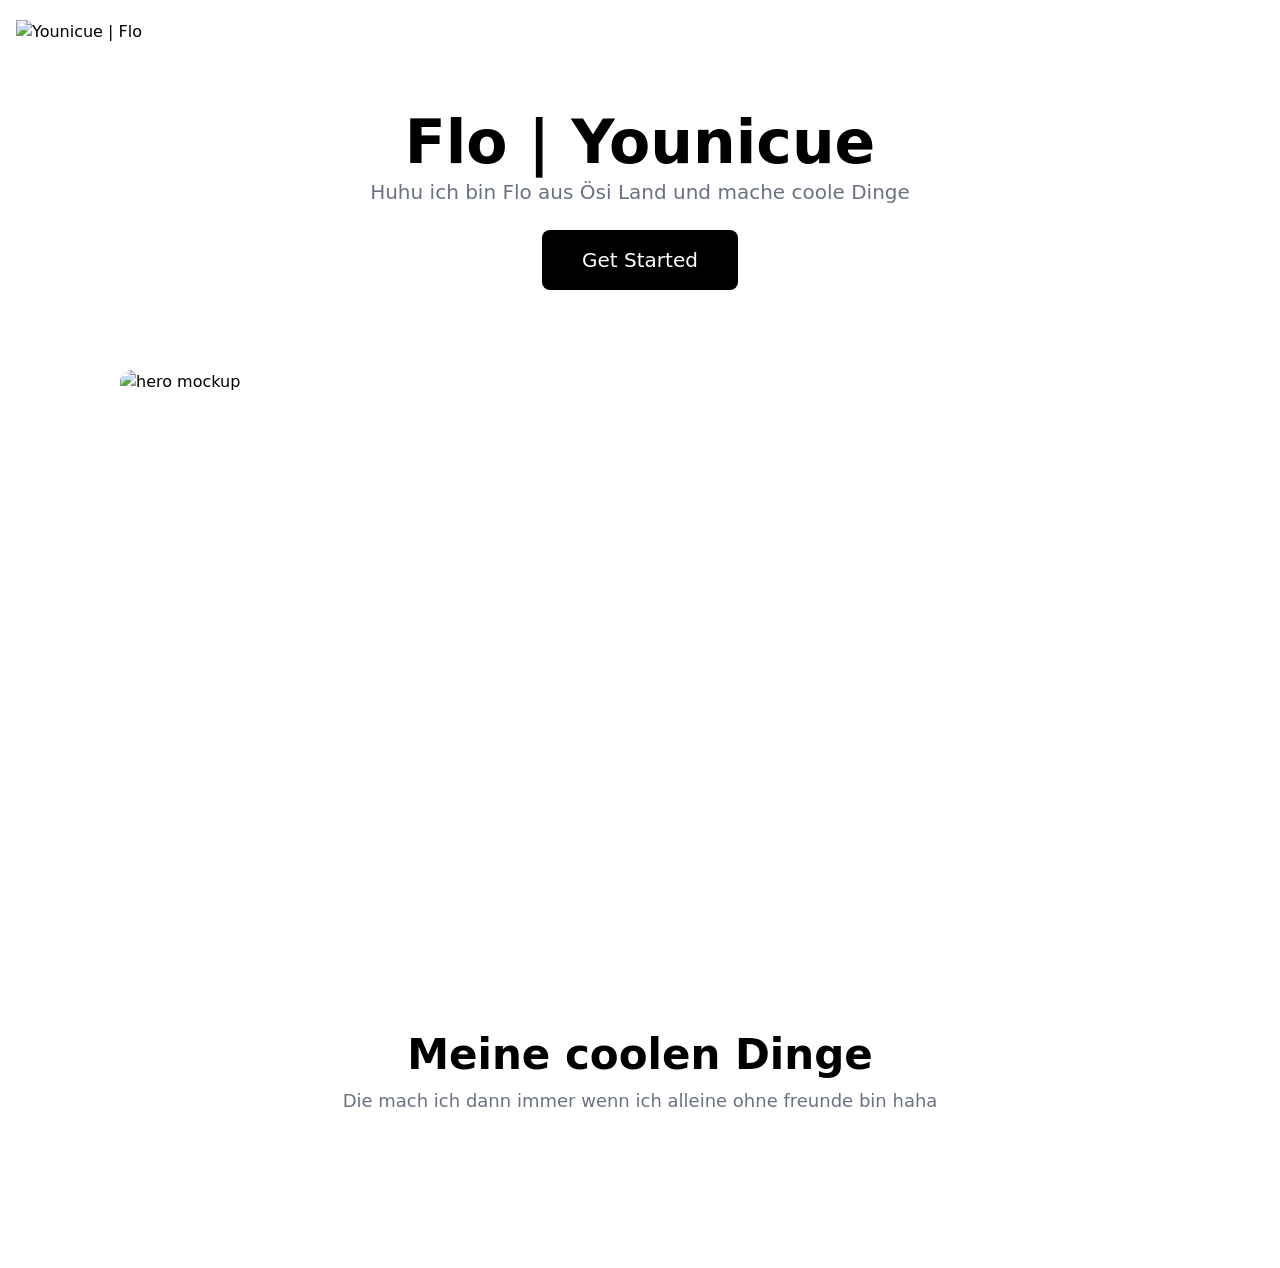
==== index.html @ b783644b "Rename younicue.at.html to index.html" ====
<!DOCTYPE html>
<html lang="en">
<head>
    <meta charset="UTF-8" />
    <meta name="viewport" content="width=device-width,initial-scale=1.0" />
    <title>Themes for App: No-Code Static Website Builder</title>
    <meta name="description" content="Make fully-responsive websites FAST for your next Startup, Newsletter, lead capture and Side-project." />
    <meta name="keywords" content="themes, app, no-code, static website builder" />
    <link rel="icon" href="./assets/images/logo.svg" />

    <!-- Open Graph data -->
    <meta property="og:title" content="Themes for App: No-Code Static Website Builder" />
    <meta property="og:description" content="Make fully-responsive websites FAST for your next Startup, Newsletter, lead capture and Side-project." />
    <meta property="og:url" content="https://themesfor.app" />
    <meta property="og:image:url" content="./assets/images/og-image.png" />
    <meta property="og:image:alt" content="Social share image for Themes for App: No-Code Static Website Builder" />
    <meta property="og:image:width" content="1200" />
    <meta property="og:image:height" content="630" />
    <meta property="og:site_name" content="Themes For App" />
    <meta property="og:locale" content="en" />
    <meta property="og:type" content="website" />

    <!-- Twitter Card data -->
    <meta name="twitter:title" content="Themes for App: No-Code Static Website Builder" />
    <meta name="twitter:description" content="Make fully-responsive websites FAST for your next Startup, Newsletter, lead capture and Side-project." />
    <meta name="twitter:image" content="./assets/images/og-image.png" />
    <meta name="twitter:card" content="summary_large_image" />

    <link rel="stylesheet" href="./assets/styles.css" />

    

    
</head>
<body>
    <header class="py-5"><div class="container mx-auto px-4"><div class="flex justify-start"><a class="inline-block" href="/"><img class="h-8 w-auto" alt="Younicue | Flo" src=""></img></a></div></div></header><section class="py-10"><div class="container px-4 mx-auto grid grid-cols-1 grid-rows-[auto_auto] gap-10 lg:gap-20 h-full relative isolate"><div class="flex flex-col gap-6"><div class="max-w-2xl flex flex-col gap-1.5 place-self-center"><h1 class="text-4xl md:text-5xl lg:text-[375%] text-center relative font-semibold text-black">Flo | Younicue
</h1><p class="text-center text-lg md:text-xl text-gray-500">Huhu ich bin Flo aus Ösi Land und mache coole Dinge
</p></div><div class="text-center"><a class="inline-block text-md md:text-lg lg:text-xl py-3 md:py-4 px-5 md:px-10 rounded-lg font-normal bg-black hover:bg-gray-800 transition-colors text-white focus:ring-2 focus:ring-black/50 active:ring-2 active:ring-black/50 focus-visible:ring-2 focus-visible:ring-black/50 focus-visible:outline-none hidden" href="#">Get Started</a></div></div><div class="flex items-center justify-center"><img class="rounded-xl object-cover w-10/12" alt="hero mockup" src="./assets/images/tfa-image-1.png" width="250" height="140"></img></div></div></section><section class="py-10"><div class="container mx-auto px-4"><div class="flex flex-col gap-10 md:gap-15"><div class="max-w-3xl flex flex-col gap-2 place-self-center"><h2 class="text-3xl md:text-4xl xl:text-[42px] font-semibold tracking-normal text-center">Meine coolen Dinge
</h2><p class="px-2 text-lg text-gray-500 text-center text-pretty md:text-balance">Die mach ich dann immer wenn ich alleine ohne freunde bin haha
</p></div><div class="columns-2 md:columns-3 gap-5 lg:gap-10 [&>img:not(:first-child)]:mt-5 lg:[&>img:not(:first-child)]:mt-10"><img class="w-full h-auto object-cover object-center rounded-xl shadow" alt="" src="./assets/images/tfa-image-2.png"></img><img class="w-full h-auto object-cover object-center rounded-xl shadow" alt="" src="./assets/images/tfa-image-3.png"></img><img class="w-full h-auto object-cover object-center rounded-xl shadow" alt="" src="./assets/images/tfa-image-4.png"></img><img class="w-full h-auto object-cover object-center rounded-xl shadow" alt="" src="./assets/images/tfa-image-5.png"></img><img class="w-full h-auto object-cover object-center rounded-xl shadow" alt="" src="./assets/images/tfa-image-6.png"></img><img class="w-full h-auto object-cover object-center rounded-xl shadow hidden" alt="" src="./assets/images/tfa-image-7.png"></img></div></div></div></section>
    <script src="https://cdnjs.cloudflare.com/ajax/libs/gsap/3.12.5/gsap.min.js"></script>
    <script src="assets/main.js"></script>
    
</body>
</html>
---- assets/styles.css ----
/*! tailwindcss v4.1.13 | MIT License | https://tailwindcss.com | Modified as per Themesfor.app requirements by Themesfor.App*/
@layer properties;
@layer theme, base, components, utilities;
@layer theme {
  :root, :host {
    --font-sans: ui-sans-serif, system-ui, sans-serif, 'Apple Color Emoji', 'Segoe UI Emoji', 'Segoe UI Symbol',
    'Noto Color Emoji';
    --font-mono: ui-monospace, SFMono-Regular, Menlo, Monaco, Consolas, 'Liberation Mono', 'Courier New',
    monospace;
    --color-gray-500: oklch(55.1% 0.027 264.364);
    --color-gray-800: oklch(27.8% 0.033 256.848);
    --color-black: #000;
    --color-white: #fff;
    --spacing: 0.25rem;
    --container-2xl: 42rem;
    --container-3xl: 48rem;
    --text-lg: 1.125rem;
    --text-lg--line-height: calc(1.75 / 1.125);
    --text-xl: 1.25rem;
    --text-xl--line-height: calc(1.75 / 1.25);
    --text-3xl: 1.875rem;
    --text-3xl--line-height: calc(2.25 / 1.875);
    --text-4xl: 2.25rem;
    --text-4xl--line-height: calc(2.5 / 2.25);
    --text-5xl: 3rem;
    --text-5xl--line-height: 1;
    --font-weight-normal: 400;
    --font-weight-semibold: 600;
    --tracking-normal: 0em;
    --radius-lg: 0.5rem;
    --radius-xl: 0.75rem;
    --default-transition-duration: 150ms;
    --default-transition-timing-function: cubic-bezier(0.4, 0, 0.2, 1);
    --default-font-family: var(--font-sans);
    --default-mono-font-family: var(--font-mono);
  }
}
@layer base {
  *, ::after, ::before, ::backdrop, ::file-selector-button {
    box-sizing: border-box;
    margin: 0;
    padding: 0;
    border: 0 solid;
  }
  html, :host {
    line-height: 1.5;
    -webkit-text-size-adjust: 100%;
    tab-size: 4;
    font-family: var(--default-font-family, ui-sans-serif, system-ui, sans-serif, 'Apple Color Emoji', 'Segoe UI Emoji', 'Segoe UI Symbol', 'Noto Color Emoji');
    font-feature-settings: var(--default-font-feature-settings, normal);
    font-variation-settings: var(--default-font-variation-settings, normal);
    -webkit-tap-highlight-color: transparent;
  }
  hr {
    height: 0;
    color: inherit;
    border-top-width: 1px;
  }
  abbr:where([title]) {
    -webkit-text-decoration: underline dotted;
    text-decoration: underline dotted;
  }
  h1, h2, h3, h4, h5, h6 {
    font-size: inherit;
    font-weight: inherit;
  }
  a {
    color: inherit;
    -webkit-text-decoration: inherit;
    text-decoration: inherit;
  }
  b, strong {
    font-weight: bolder;
  }
  code, kbd, samp, pre {
    font-family: var(--default-mono-font-family, ui-monospace, SFMono-Regular, Menlo, Monaco, Consolas, 'Liberation Mono', 'Courier New', monospace);
    font-feature-settings: var(--default-mono-font-feature-settings, normal);
    font-variation-settings: var(--default-mono-font-variation-settings, normal);
    font-size: 1em;
  }
  small {
    font-size: 80%;
  }
  sub, sup {
    font-size: 75%;
    line-height: 0;
    position: relative;
    vertical-align: baseline;
  }
  sub {
    bottom: -0.25em;
  }
  sup {
    top: -0.5em;
  }
  table {
    text-indent: 0;
    border-color: inherit;
    border-collapse: collapse;
  }
  :-moz-focusring {
    outline: auto;
  }
  progress {
    vertical-align: baseline;
  }
  summary {
    display: list-item;
  }
  ol, ul, menu {
    list-style: none;
  }
  img, svg, video, canvas, audio, iframe, embed, object {
    display: block;
    vertical-align: middle;
  }
  img, video {
    max-width: 100%;
    height: auto;
  }
  button, input, select, optgroup, textarea, ::file-selector-button {
    font: inherit;
    font-feature-settings: inherit;
    font-variation-settings: inherit;
    letter-spacing: inherit;
    color: inherit;
    border-radius: 0;
    background-color: transparent;
    opacity: 1;
  }
  :where(select:is([multiple], [size])) optgroup {
    font-weight: bolder;
  }
  :where(select:is([multiple], [size])) optgroup option {
    padding-inline-start: 20px;
  }
  ::file-selector-button {
    margin-inline-end: 4px;
  }
  ::placeholder {
    opacity: 1;
  }
  @supports (not (-webkit-appearance: -apple-pay-button))  or (contain-intrinsic-size: 1px) {
    ::placeholder {
      color: currentcolor;
      @supports (color: color-mix(in lab, red, red)) {
        color: color-mix(in oklab, currentcolor 50%, transparent);
      }
    }
  }
  textarea {
    resize: vertical;
  }
  ::-webkit-search-decoration {
    -webkit-appearance: none;
  }
  ::-webkit-date-and-time-value {
    min-height: 1lh;
    text-align: inherit;
  }
  ::-webkit-datetime-edit {
    display: inline-flex;
  }
  ::-webkit-datetime-edit-fields-wrapper {
    padding: 0;
  }
  ::-webkit-datetime-edit, ::-webkit-datetime-edit-year-field, ::-webkit-datetime-edit-month-field, ::-webkit-datetime-edit-day-field, ::-webkit-datetime-edit-hour-field, ::-webkit-datetime-edit-minute-field, ::-webkit-datetime-edit-second-field, ::-webkit-datetime-edit-millisecond-field, ::-webkit-datetime-edit-meridiem-field {
    padding-block: 0;
  }
  ::-webkit-calendar-picker-indicator {
    line-height: 1;
  }
  :-moz-ui-invalid {
    box-shadow: none;
  }
  button, input:where([type='button'], [type='reset'], [type='submit']), ::file-selector-button {
    appearance: button;
  }
  ::-webkit-inner-spin-button, ::-webkit-outer-spin-button {
    height: auto;
  }
  [hidden]:where(:not([hidden='until-found'])) {
    display: none !important;
  }
}
@layer utilities {
  .relative {
    position: relative;
  }
  .isolate {
    isolation: isolate;
  }
  .container {
    width: 100%;
    @media (width >= 40rem) {
      max-width: 40rem;
    }
    @media (width >= 48rem) {
      max-width: 48rem;
    }
    @media (width >= 64rem) {
      max-width: 64rem;
    }
    @media (width >= 80rem) {
      max-width: 80rem;
    }
    @media (width >= 96rem) {
      max-width: 96rem;
    }
  }
  .mx-auto {
    margin-inline: auto;
  }
  .flex {
    display: flex;
  }
  .grid {
    display: grid;
  }
  .hidden {
    display: none;
  }
  .inline-block {
    display: inline-block;
  }
  .h-8 {
    height: calc(var(--spacing) * 8);
  }
  .h-auto {
    height: auto;
  }
  .h-full {
    height: 100%;
  }
  .w-10\/12 {
    width: calc(10/12 * 100%);
  }
  .w-auto {
    width: auto;
  }
  .w-full {
    width: 100%;
  }
  .max-w-2xl {
    max-width: var(--container-2xl);
  }
  .max-w-3xl {
    max-width: var(--container-3xl);
  }
  .columns-2 {
    columns: 2;
  }
  .grid-cols-1 {
    grid-template-columns: repeat(1, minmax(0, 1fr));
  }
  .grid-rows-\[auto_auto\] {
    grid-template-rows: auto auto;
  }
  .flex-col {
    flex-direction: column;
  }
  .items-center {
    align-items: center;
  }
  .justify-center {
    justify-content: center;
  }
  .justify-start {
    justify-content: flex-start;
  }
  .gap-1\.5 {
    gap: calc(var(--spacing) * 1.5);
  }
  .gap-2 {
    gap: calc(var(--spacing) * 2);
  }
  .gap-5 {
    gap: calc(var(--spacing) * 5);
  }
  .gap-6 {
    gap: calc(var(--spacing) * 6);
  }
  .gap-10 {
    gap: calc(var(--spacing) * 10);
  }
  .place-self-center {
    place-self: center;
  }
  .rounded-lg {
    border-radius: var(--radius-lg);
  }
  .rounded-xl {
    border-radius: var(--radius-xl);
  }
  .bg-black {
    background-color: var(--color-black);
  }
  .object-cover {
    object-fit: cover;
  }
  .object-center {
    object-position: center;
  }
  .px-2 {
    padding-inline: calc(var(--spacing) * 2);
  }
  .px-4 {
    padding-inline: calc(var(--spacing) * 4);
  }
  .px-5 {
    padding-inline: calc(var(--spacing) * 5);
  }
  .py-3 {
    padding-block: calc(var(--spacing) * 3);
  }
  .py-5 {
    padding-block: calc(var(--spacing) * 5);
  }
  .py-10 {
    padding-block: calc(var(--spacing) * 10);
  }
  .text-center {
    text-align: center;
  }
  .text-3xl {
    font-size: var(--text-3xl);
    line-height: var(--tfa-leading, var(--text-3xl--line-height));
  }
  .text-4xl {
    font-size: var(--text-4xl);
    line-height: var(--tfa-leading, var(--text-4xl--line-height));
  }
  .text-lg {
    font-size: var(--text-lg);
    line-height: var(--tfa-leading, var(--text-lg--line-height));
  }
  .font-normal {
    --tfa-font-weight: var(--font-weight-normal);
    font-weight: var(--font-weight-normal);
  }
  .font-semibold {
    --tfa-font-weight: var(--font-weight-semibold);
    font-weight: var(--font-weight-semibold);
  }
  .tracking-normal {
    --tfa-tracking: var(--tracking-normal);
    letter-spacing: var(--tracking-normal);
  }
  .text-pretty {
    text-wrap: pretty;
  }
  .text-black {
    color: var(--color-black);
  }
  .text-gray-500 {
    color: var(--color-gray-500);
  }
  .text-white {
    color: var(--color-white);
  }
  .shadow {
    --tfa-shadow: 0 1px 3px 0 var(--tfa-shadow-color, rgb(0 0 0 / 0.1)), 0 1px 2px -1px var(--tfa-shadow-color, rgb(0 0 0 / 0.1));
    box-shadow: var(--tfa-inset-shadow), var(--tfa-inset-ring-shadow), var(--tfa-ring-offset-shadow), var(--tfa-ring-shadow), var(--tfa-shadow);
  }
  .transition-colors {
    transition-property: color, background-color, border-color, outline-color, text-decoration-color, fill, stroke, --tfa-gradient-from, --tfa-gradient-via, --tfa-gradient-to;
    transition-timing-function: var(--tfa-ease, var(--default-transition-timing-function));
    transition-duration: var(--tfa-duration, var(--default-transition-duration));
  }
  .hover\:bg-gray-800 {
    &:hover {
      @media (hover: hover) {
        background-color: var(--color-gray-800);
      }
    }
  }
  .focus\:ring-2 {
    &:focus {
      --tfa-ring-shadow: var(--tfa-ring-inset,) 0 0 0 calc(2px + var(--tfa-ring-offset-width)) var(--tfa-ring-color, currentcolor);
      box-shadow: var(--tfa-inset-shadow), var(--tfa-inset-ring-shadow), var(--tfa-ring-offset-shadow), var(--tfa-ring-shadow), var(--tfa-shadow);
    }
  }
  .focus\:ring-black\/50 {
    &:focus {
      --tfa-ring-color: color-mix(in srgb, #000 50%, transparent);
      @supports (color: color-mix(in lab, red, red)) {
        --tfa-ring-color: color-mix(in oklab, var(--color-black) 50%, transparent);
      }
    }
  }
  .focus-visible\:ring-2 {
    &:focus-visible {
      --tfa-ring-shadow: var(--tfa-ring-inset,) 0 0 0 calc(2px + var(--tfa-ring-offset-width)) var(--tfa-ring-color, currentcolor);
      box-shadow: var(--tfa-inset-shadow), var(--tfa-inset-ring-shadow), var(--tfa-ring-offset-shadow), var(--tfa-ring-shadow), var(--tfa-shadow);
    }
  }
  .focus-visible\:ring-black\/50 {
    &:focus-visible {
      --tfa-ring-color: color-mix(in srgb, #000 50%, transparent);
      @supports (color: color-mix(in lab, red, red)) {
        --tfa-ring-color: color-mix(in oklab, var(--color-black) 50%, transparent);
      }
    }
  }
  .focus-visible\:outline-none {
    &:focus-visible {
      --tfa-outline-style: none;
      outline-style: none;
    }
  }
  .active\:ring-2 {
    &:active {
      --tfa-ring-shadow: var(--tfa-ring-inset,) 0 0 0 calc(2px + var(--tfa-ring-offset-width)) var(--tfa-ring-color, currentcolor);
      box-shadow: var(--tfa-inset-shadow), var(--tfa-inset-ring-shadow), var(--tfa-ring-offset-shadow), var(--tfa-ring-shadow), var(--tfa-shadow);
    }
  }
  .active\:ring-black\/50 {
    &:active {
      --tfa-ring-color: color-mix(in srgb, #000 50%, transparent);
      @supports (color: color-mix(in lab, red, red)) {
        --tfa-ring-color: color-mix(in oklab, var(--color-black) 50%, transparent);
      }
    }
  }
  .md\:columns-3 {
    @media (width >= 48rem) {
      columns: 3;
    }
  }
  .md\:gap-15 {
    @media (width >= 48rem) {
      gap: calc(var(--spacing) * 15);
    }
  }
  .md\:px-10 {
    @media (width >= 48rem) {
      padding-inline: calc(var(--spacing) * 10);
    }
  }
  .md\:py-4 {
    @media (width >= 48rem) {
      padding-block: calc(var(--spacing) * 4);
    }
  }
  .md\:text-4xl {
    @media (width >= 48rem) {
      font-size: var(--text-4xl);
      line-height: var(--tfa-leading, var(--text-4xl--line-height));
    }
  }
  .md\:text-5xl {
    @media (width >= 48rem) {
      font-size: var(--text-5xl);
      line-height: var(--tfa-leading, var(--text-5xl--line-height));
    }
  }
  .md\:text-lg {
    @media (width >= 48rem) {
      font-size: var(--text-lg);
      line-height: var(--tfa-leading, var(--text-lg--line-height));
    }
  }
  .md\:text-xl {
    @media (width >= 48rem) {
      font-size: var(--text-xl);
      line-height: var(--tfa-leading, var(--text-xl--line-height));
    }
  }
  .md\:text-balance {
    @media (width >= 48rem) {
      text-wrap: balance;
    }
  }
  .lg\:gap-10 {
    @media (width >= 64rem) {
      gap: calc(var(--spacing) * 10);
    }
  }
  .lg\:gap-20 {
    @media (width >= 64rem) {
      gap: calc(var(--spacing) * 20);
    }
  }
  .lg\:text-xl {
    @media (width >= 64rem) {
      font-size: var(--text-xl);
      line-height: var(--tfa-leading, var(--text-xl--line-height));
    }
  }
  .lg\:text-\[375\%\] {
    @media (width >= 64rem) {
      font-size: 375%;
    }
  }
  .xl\:text-\[42px\] {
    @media (width >= 80rem) {
      font-size: 42px;
    }
  }
  .\[\&\>img\:not\(\:first-child\)\]\:mt-5 {
    &>img:not(:first-child) {
      margin-top: calc(var(--spacing) * 5);
    }
  }
  .lg\:\[\&\>img\:not\(\:first-child\)\]\:mt-10 {
    @media (width >= 64rem) {
      &>img:not(:first-child) {
        margin-top: calc(var(--spacing) * 10);
      }
    }
  }
}
@property --tfa-font-weight {
  syntax: "*";
  inherits: false;
}
@property --tfa-tracking {
  syntax: "*";
  inherits: false;
}
@property --tfa-shadow {
  syntax: "*";
  inherits: false;
  initial-value: 0 0 #0000;
}
@property --tfa-shadow-color {
  syntax: "*";
  inherits: false;
}
@property --tfa-shadow-alpha {
  syntax: "<percentage>";
  inherits: false;
  initial-value: 100%;
}
@property --tfa-inset-shadow {
  syntax: "*";
  inherits: false;
  initial-value: 0 0 #0000;
}
@property --tfa-inset-shadow-color {
  syntax: "*";
  inherits: false;
}
@property --tfa-inset-shadow-alpha {
  syntax: "<percentage>";
  inherits: false;
  initial-value: 100%;
}
@property --tfa-ring-color {
  syntax: "*";
  inherits: false;
}
@property --tfa-ring-shadow {
  syntax: "*";
  inherits: false;
  initial-value: 0 0 #0000;
}
@property --tfa-inset-ring-color {
  syntax: "*";
  inherits: false;
}
@property --tfa-inset-ring-shadow {
  syntax: "*";
  inherits: false;
  initial-value: 0 0 #0000;
}
@property --tfa-ring-inset {
  syntax: "*";
  inherits: false;
}
@property --tfa-ring-offset-width {
  syntax: "<length>";
  inherits: false;
  initial-value: 0px;
}
@property --tfa-ring-offset-color {
  syntax: "*";
  inherits: false;
  initial-value: #fff;
}
@property --tfa-ring-offset-shadow {
  syntax: "*";
  inherits: false;
  initial-value: 0 0 #0000;
}
@layer properties {
  @supports ((-webkit-hyphens: none) and (not (margin-trim: inline))) or ((-moz-orient: inline) and (not (color:rgb(from red r g b)))) {
    *, ::before, ::after, ::backdrop {
      --tfa-font-weight: initial;
      --tfa-tracking: initial;
      --tfa-shadow: 0 0 #0000;
      --tfa-shadow-color: initial;
      --tfa-shadow-alpha: 100%;
      --tfa-inset-shadow: 0 0 #0000;
      --tfa-inset-shadow-color: initial;
      --tfa-inset-shadow-alpha: 100%;
      --tfa-ring-color: initial;
      --tfa-ring-shadow: 0 0 #0000;
      --tfa-inset-ring-color: initial;
      --tfa-inset-ring-shadow: 0 0 #0000;
      --tfa-ring-inset: initial;
      --tfa-ring-offset-width: 0px;
      --tfa-ring-offset-color: #fff;
      --tfa-ring-offset-shadow: 0 0 #0000;
    }
  }
}
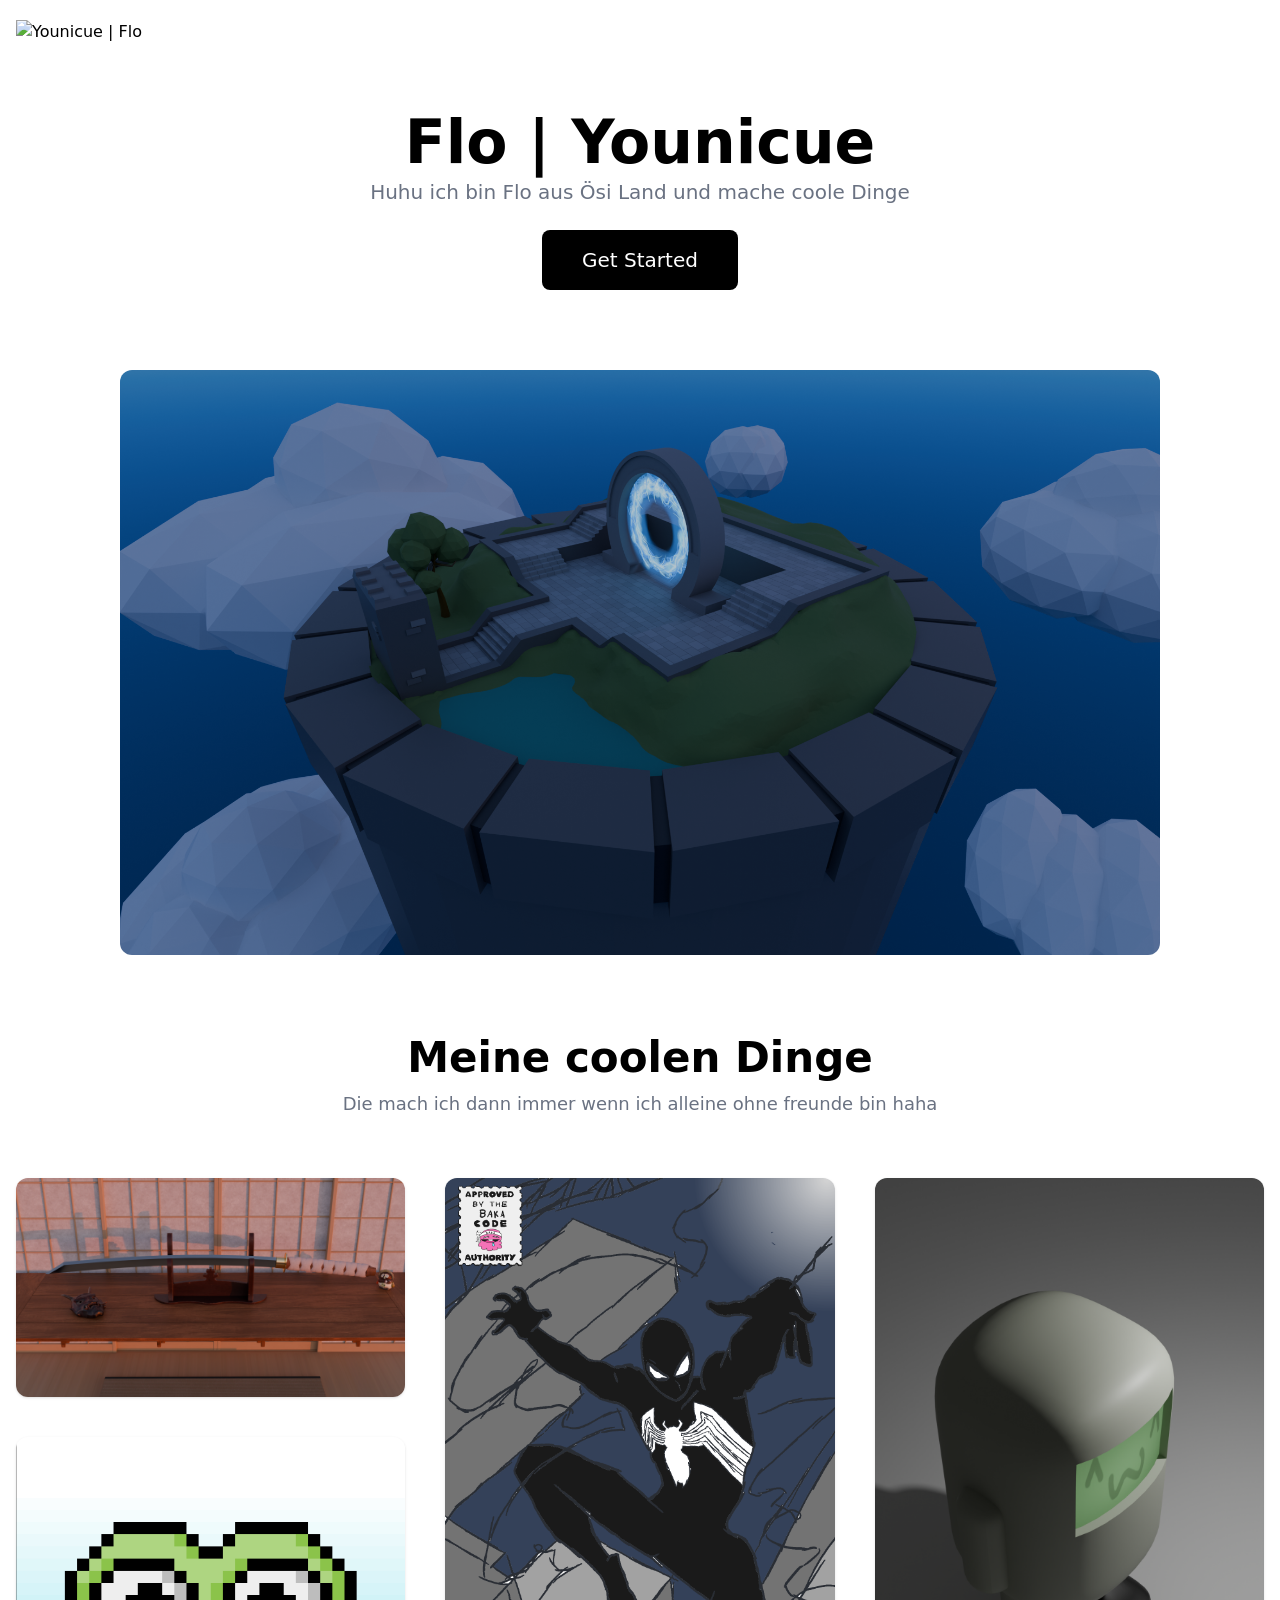
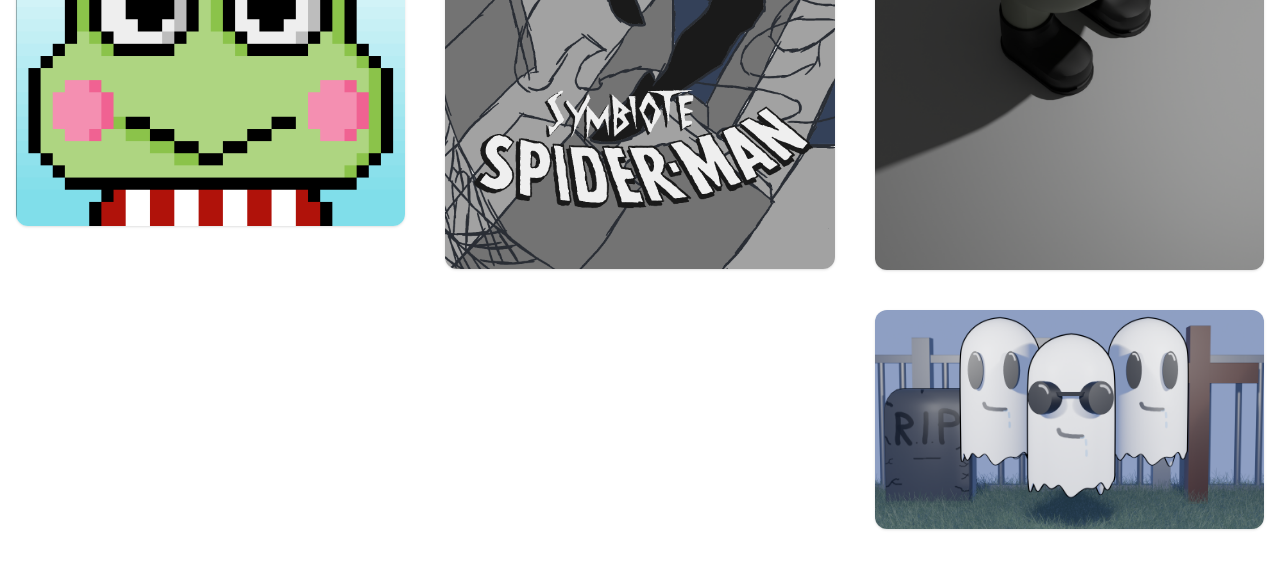
==== commit 1a623c2f: "Update index.html" ====
--- a/index.html
+++ b/index.html
@@ -4,7 +4,7 @@
 <head>
     <meta charset="UTF-8" />
     <meta name="viewport" content="width=device-width,initial-scale=1.0" />
-    <title>Themes for App: No-Code Static Website Builder</title>
+    <title>Flos Super Website</title>
     <meta name="description" content="Make fully-responsive websites FAST for your next Startup, Newsletter, lead capture and Side-project." />
     <meta name="keywords" content="themes, app, no-code, static website builder" />
     <link rel="icon" href="./assets/images/logo.svg" />
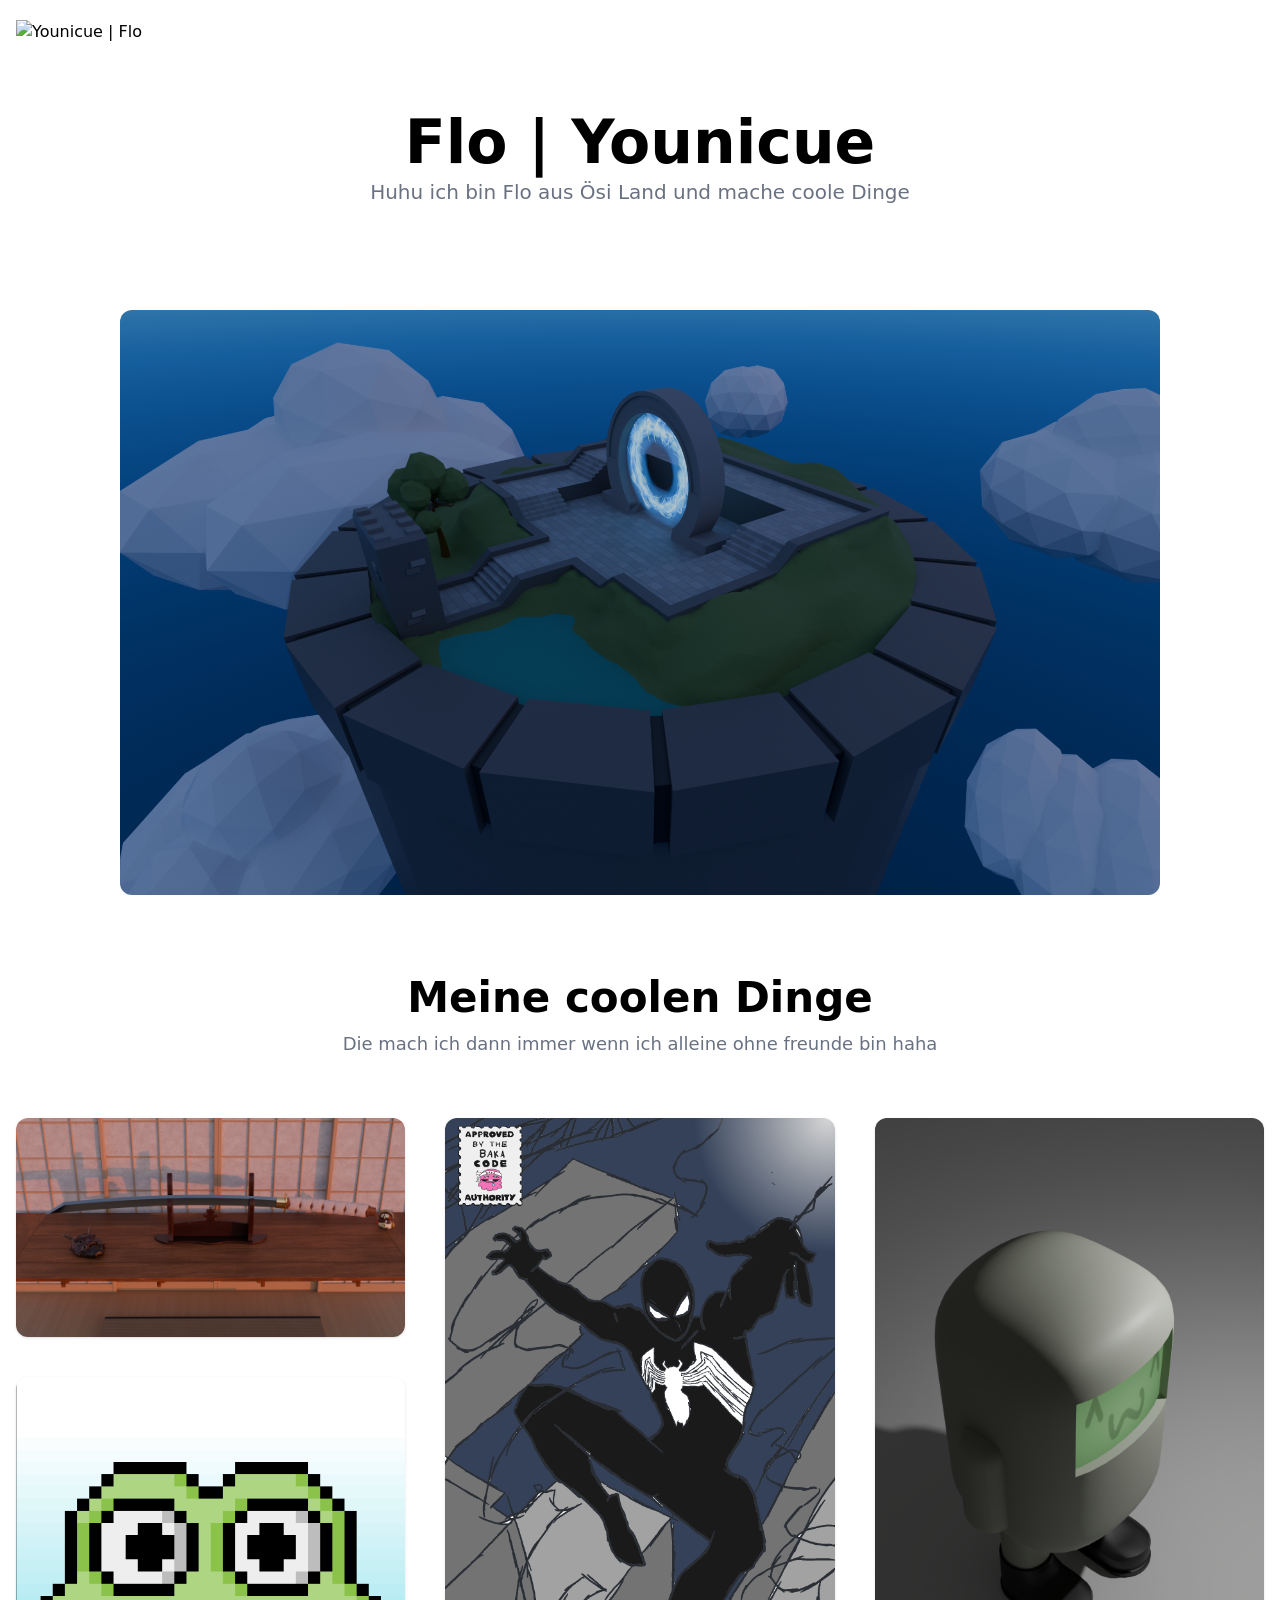
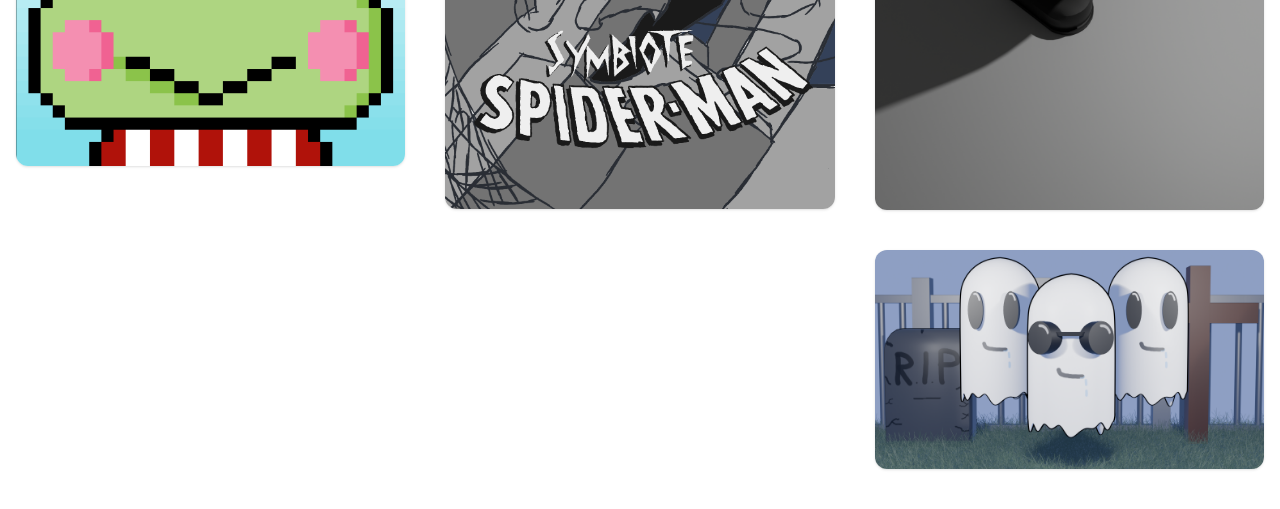
==== commit f09025eb: "Revise content and layout in index.html Updated the content and structure of the index.html file, in" ====
--- a/index.html
+++ b/index.html
@@ -7,7 +7,7 @@
     <title>Flos Super Website</title>
     <meta name="description" content="Make fully-responsive websites FAST for your next Startup, Newsletter, lead capture and Side-project." />
     <meta name="keywords" content="themes, app, no-code, static website builder" />
-    <link rel="icon" href="./assets/images/logo.svg" />
+    <link rel="icon" href="./assets/images/logo.ico" />
 
     <!-- Open Graph data -->
     <meta property="og:title" content="Themes for App: No-Code Static Website Builder" />
@@ -36,7 +36,7 @@
 <body>
     <header class="py-5"><div class="container mx-auto px-4"><div class="flex justify-start"><a class="inline-block" href="/"><img class="h-8 w-auto" alt="Younicue | Flo" src=""></img></a></div></div></header><section class="py-10"><div class="container px-4 mx-auto grid grid-cols-1 grid-rows-[auto_auto] gap-10 lg:gap-20 h-full relative isolate"><div class="flex flex-col gap-6"><div class="max-w-2xl flex flex-col gap-1.5 place-self-center"><h1 class="text-4xl md:text-5xl lg:text-[375%] text-center relative font-semibold text-black">Flo | Younicue
 </h1><p class="text-center text-lg md:text-xl text-gray-500">Huhu ich bin Flo aus Ösi Land und mache coole Dinge
-</p></div><div class="text-center"><a class="inline-block text-md md:text-lg lg:text-xl py-3 md:py-4 px-5 md:px-10 rounded-lg font-normal bg-black hover:bg-gray-800 transition-colors text-white focus:ring-2 focus:ring-black/50 active:ring-2 active:ring-black/50 focus-visible:ring-2 focus-visible:ring-black/50 focus-visible:outline-none hidden" href="#">Get Started</a></div></div><div class="flex items-center justify-center"><img class="rounded-xl object-cover w-10/12" alt="hero mockup" src="./assets/images/tfa-image-1.png" width="250" height="140"></img></div></div></section><section class="py-10"><div class="container mx-auto px-4"><div class="flex flex-col gap-10 md:gap-15"><div class="max-w-3xl flex flex-col gap-2 place-self-center"><h2 class="text-3xl md:text-4xl xl:text-[42px] font-semibold tracking-normal text-center">Meine coolen Dinge
+</p></div><div class="text-center"></div></div><div class="flex items-center justify-center"><img class="rounded-xl object-cover w-10/12" alt="hero mockup" src="./assets/images/tfa-image-1.png" width="250" height="140"></img></div></div></section><section class="py-10"><div class="container mx-auto px-4"><div class="flex flex-col gap-10 md:gap-15"><div class="max-w-3xl flex flex-col gap-2 place-self-center"><h2 class="text-3xl md:text-4xl xl:text-[42px] font-semibold tracking-normal text-center">Meine coolen Dinge
 </h2><p class="px-2 text-lg text-gray-500 text-center text-pretty md:text-balance">Die mach ich dann immer wenn ich alleine ohne freunde bin haha
 </p></div><div class="columns-2 md:columns-3 gap-5 lg:gap-10 [&>img:not(:first-child)]:mt-5 lg:[&>img:not(:first-child)]:mt-10"><img class="w-full h-auto object-cover object-center rounded-xl shadow" alt="" src="./assets/images/tfa-image-2.png"></img><img class="w-full h-auto object-cover object-center rounded-xl shadow" alt="" src="./assets/images/tfa-image-3.png"></img><img class="w-full h-auto object-cover object-center rounded-xl shadow" alt="" src="./assets/images/tfa-image-4.png"></img><img class="w-full h-auto object-cover object-center rounded-xl shadow" alt="" src="./assets/images/tfa-image-5.png"></img><img class="w-full h-auto object-cover object-center rounded-xl shadow" alt="" src="./assets/images/tfa-image-6.png"></img><img class="w-full h-auto object-cover object-center rounded-xl shadow hidden" alt="" src="./assets/images/tfa-image-7.png"></img></div></div></div></section>
     <script src="https://cdnjs.cloudflare.com/ajax/libs/gsap/3.12.5/gsap.min.js"></script>
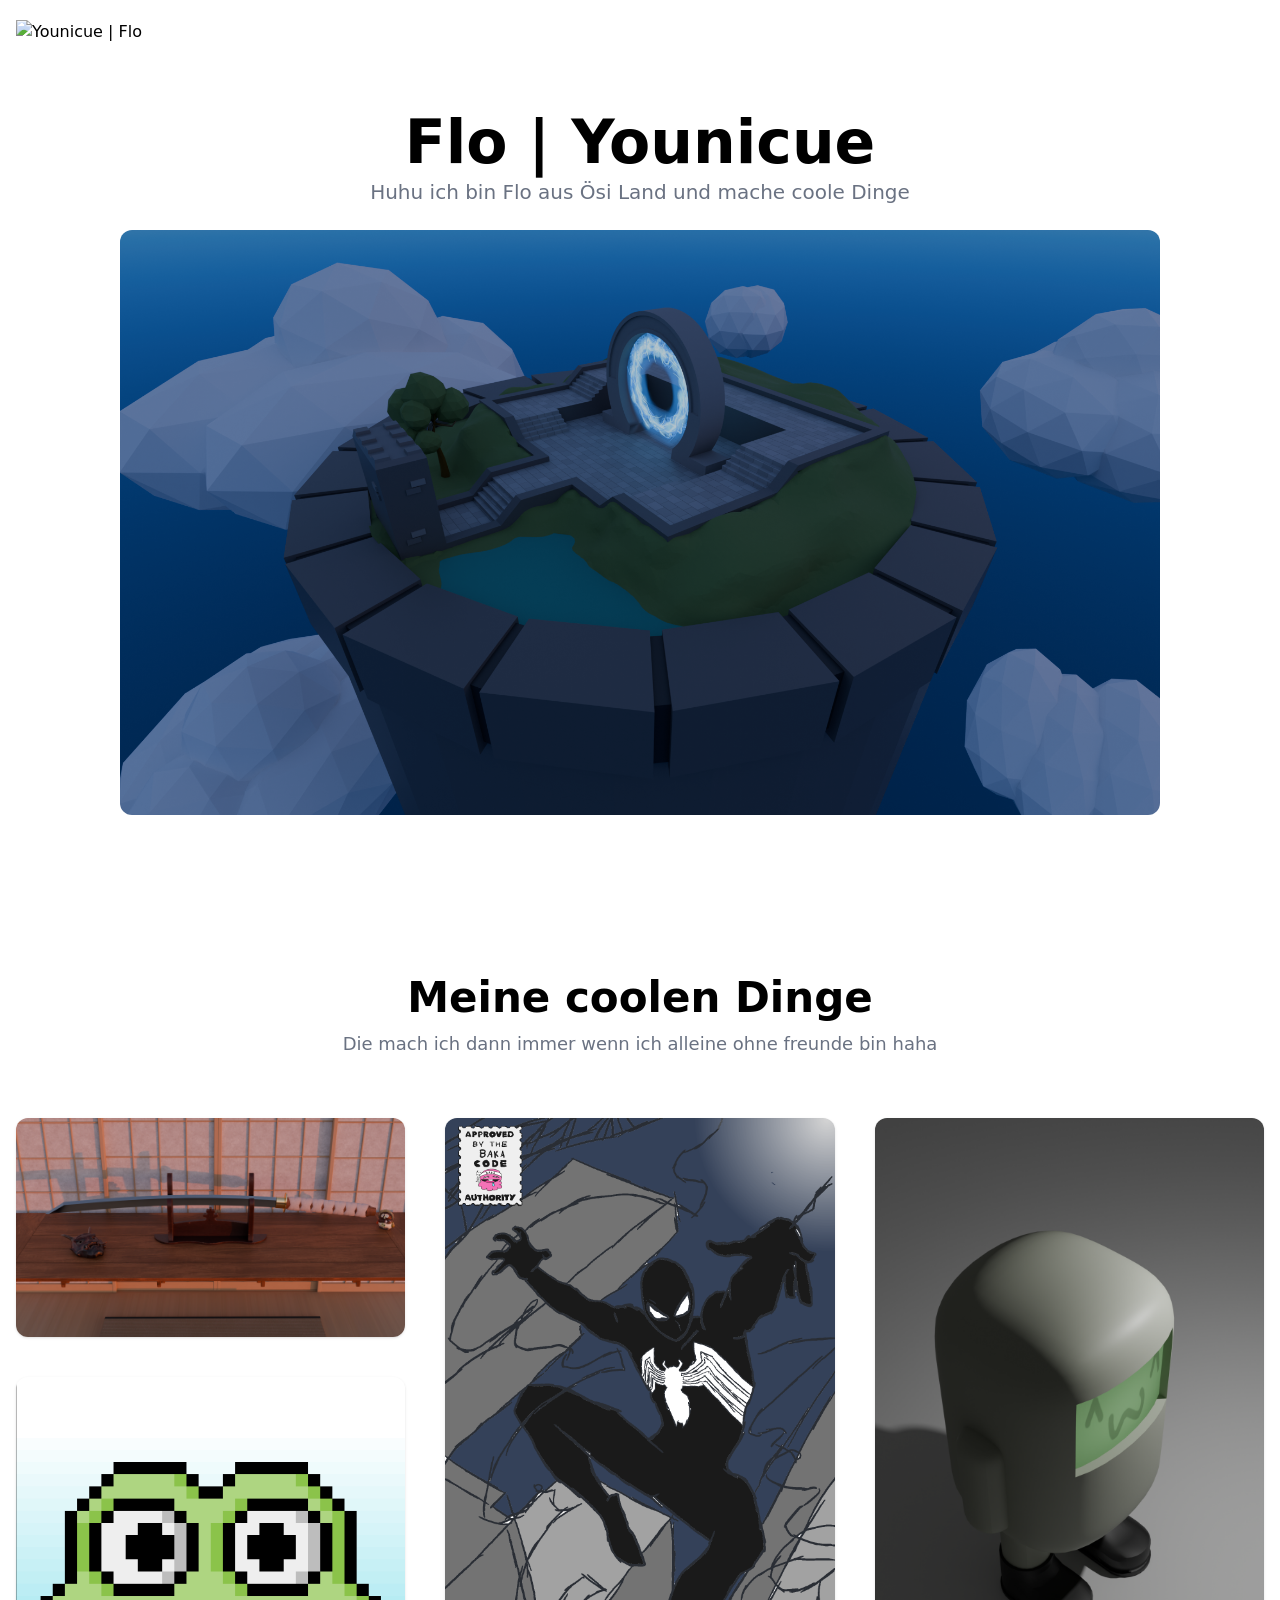
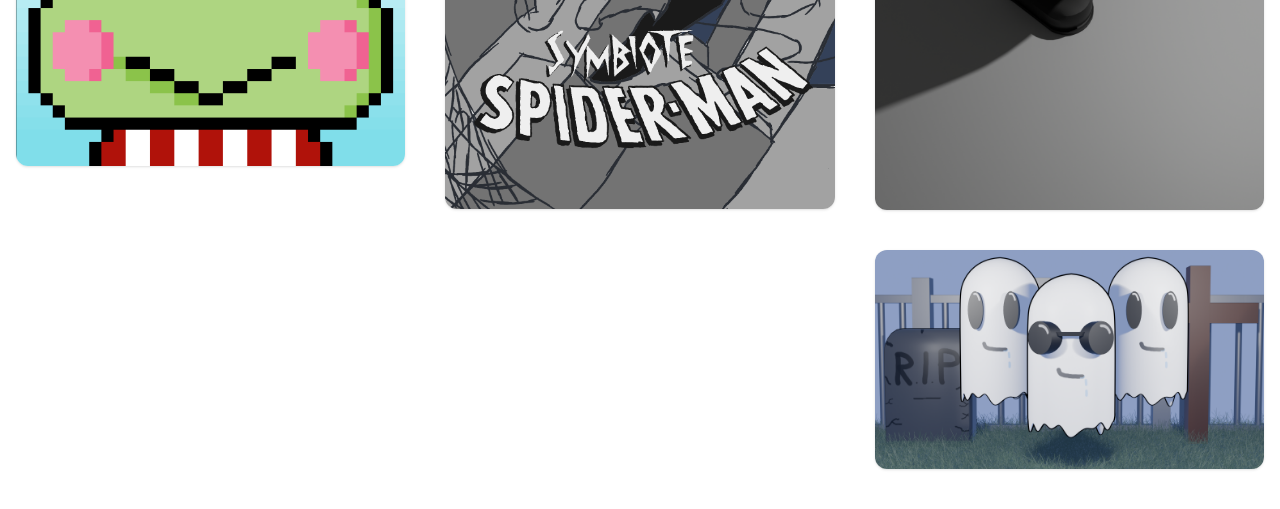
==== commit 41b75b91: "Fix paragraph closing tag and update text Corrected the closing tag for the paragraph element and up" ====
--- a/index.html
+++ b/index.html
@@ -36,7 +36,7 @@
 <body>
     <header class="py-5"><div class="container mx-auto px-4"><div class="flex justify-start"><a class="inline-block" href="/"><img class="h-8 w-auto" alt="Younicue | Flo" src=""></img></a></div></div></header><section class="py-10"><div class="container px-4 mx-auto grid grid-cols-1 grid-rows-[auto_auto] gap-10 lg:gap-20 h-full relative isolate"><div class="flex flex-col gap-6"><div class="max-w-2xl flex flex-col gap-1.5 place-self-center"><h1 class="text-4xl md:text-5xl lg:text-[375%] text-center relative font-semibold text-black">Flo | Younicue
 </h1><p class="text-center text-lg md:text-xl text-gray-500">Huhu ich bin Flo aus Ösi Land und mache coole Dinge
-</p></div><div class="text-center"></div></div><div class="flex items-center justify-center"><img class="rounded-xl object-cover w-10/12" alt="hero mockup" src="./assets/images/tfa-image-1.png" width="250" height="140"></img></div></div></section><section class="py-10"><div class="container mx-auto px-4"><div class="flex flex-col gap-10 md:gap-15"><div class="max-w-3xl flex flex-col gap-2 place-self-center"><h2 class="text-3xl md:text-4xl xl:text-[42px] font-semibold tracking-normal text-center">Meine coolen Dinge
+</p></div><div class="text-center"><div class="flex items-center justify-center"><img class="rounded-xl object-cover w-10/12" alt="hero mockup" src="./assets/images/tfa-image-1.png" width="250" height="140"></img></div></div></section><section class="py-10"><div class="container mx-auto px-4"><div class="flex flex-col gap-10 md:gap-15"><div class="max-w-3xl flex flex-col gap-2 place-self-center"><h2 class="text-3xl md:text-4xl xl:text-[42px] font-semibold tracking-normal text-center">Meine coolen Dinge
 </h2><p class="px-2 text-lg text-gray-500 text-center text-pretty md:text-balance">Die mach ich dann immer wenn ich alleine ohne freunde bin haha
 </p></div><div class="columns-2 md:columns-3 gap-5 lg:gap-10 [&>img:not(:first-child)]:mt-5 lg:[&>img:not(:first-child)]:mt-10"><img class="w-full h-auto object-cover object-center rounded-xl shadow" alt="" src="./assets/images/tfa-image-2.png"></img><img class="w-full h-auto object-cover object-center rounded-xl shadow" alt="" src="./assets/images/tfa-image-3.png"></img><img class="w-full h-auto object-cover object-center rounded-xl shadow" alt="" src="./assets/images/tfa-image-4.png"></img><img class="w-full h-auto object-cover object-center rounded-xl shadow" alt="" src="./assets/images/tfa-image-5.png"></img><img class="w-full h-auto object-cover object-center rounded-xl shadow" alt="" src="./assets/images/tfa-image-6.png"></img><img class="w-full h-auto object-cover object-center rounded-xl shadow hidden" alt="" src="./assets/images/tfa-image-7.png"></img></div></div></div></section>
     <script src="https://cdnjs.cloudflare.com/ajax/libs/gsap/3.12.5/gsap.min.js"></script>
